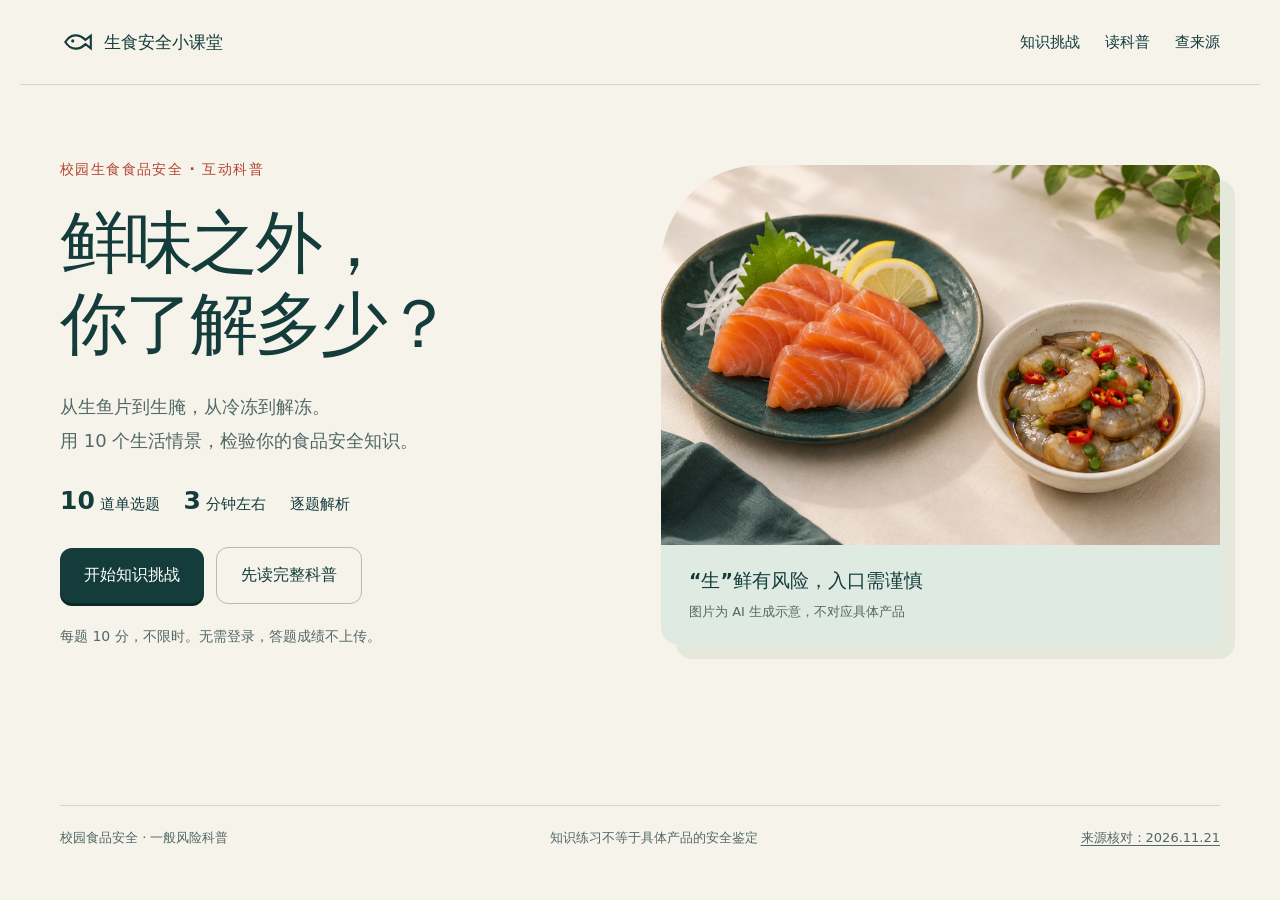
==== index.html @ 2b4e102a "Publish campus seafood safety quiz and article" ====
<!doctype html><html lang="zh-CN"><head><meta charset="utf-8"><meta name="viewport" content="width=device-width,initial-scale=1"><meta name="theme-color" content="#143c3b"><meta name="description" content="校园生食食品安全科普：10道情景选择题，即时解析与官方来源。了解生鱼片、生腌、冷冻、保存与生熟分开。"><title>生食安全知识挑战｜10道题，让下一餐更稳妥</title><link rel="icon" href="assets/favicon.svg" type="image/svg+xml"><link rel="stylesheet" href="style.css"></head><body><header class="nav"><a class="brand" href="./"><svg viewBox="0 0 32 32" aria-hidden="true"><path d="M5 16c5-8 13-8 19-2l5-4v12l-5-4C18 24 10 24 5 16Z" fill="none" stroke="currentColor" stroke-width="2"/><circle cx="12" cy="15" r="1.5" fill="currentColor"/></svg><span>生食安全小课堂</span></a><nav aria-label="主导航"><a href="./">知识挑战</a><a href="article.html">读科普</a><a href="article.html#sources">查来源</a></nav></header><main id="main"><section id="welcome" class="welcome"><div class="hero-copy"><p class="eyebrow">校园生食食品安全 · 互动科普</p><h1>鲜味之外，<br>你了解多少？</h1><p class="lead">从生鱼片到生腌，从冷冻到解冻。<br>用 10 个生活情景，检验你的食品安全知识。</p><div class="specs"><span><b>10</b> 道单选题</span><span><b>3</b> 分钟左右</span><span>逐题解析</span></div><div class="actions"><button id="start" class="primary">开始知识挑战</button><a class="secondary" href="article.html">先读完整科普</a></div><p class="quiet">每题 10 分，不限时。无需登录，答题成绩不上传。</p></div><figure class="hero-photo"><img src="assets/raw-food.png" alt="生鱼片与生腌虾的情景示意图" width="1536" height="1024"><figcaption><b>“生”鲜有风险，入口需谨慎</b><span>图片为 AI 生成示意，不对应具体产品</span></figcaption></figure></section><section id="play" class="play" hidden aria-labelledby="question"><div class="quiz-top"><span id="position"></span><span id="topic" class="pill"></span></div><div id="progress" class="progress" role="progressbar" aria-label="答题进度" aria-valuemin="0" aria-valuemax="10" aria-valuenow="0"><span id="progress-fill"></span></div><div class="question-box"><p class="eyebrow">生活情景 · 单项选择</p><h1 id="question" tabindex="-1"></h1><div id="options" class="options" role="group" aria-labelledby="question"></div><div class="submit-row"><button id="submit" class="primary" disabled>确认答案</button><span id="selection-hint" class="quiet">请选择一个答案</span></div><div id="feedback" class="feedback" hidden role="status" aria-live="polite"></div><button id="next" class="primary next" hidden>下一题</button></div><p class="quiet quiz-note">答错也有收获：看懂解析，再继续下一题。</p></section><section id="result" class="result" hidden aria-labelledby="result-title"><div class="result-intro"><p class="eyebrow">本轮挑战完成</p><div class="score"><strong id="score-number"></strong><span>/ 100 分</span></div><h1 id="result-title" tabindex="-1"></h1><p id="result-description" class="lead"></p><div class="actions"><button class="primary" id="restart">再挑战一次</button><a class="secondary" href="article.html">回顾完整科普</a><button class="text-button" id="copy-link">复制测验链接</button></div><p id="copy-status" class="quiet" role="status"></p><p class="quiet">成绩仅代表本轮知识练习，不是健康诊断或食品安全认证。</p></div><h2>逐题回顾</h2><div id="review"></div></section><noscript><p class="notice">请启用浏览器 JavaScript 后进行答题，或直接<a href="article.html">阅读完整科普</a>。</p></noscript></main><footer class="footer"><span>校园食品安全 · 一般风险科普</span><span>知识练习不等于具体产品的安全鉴定</span><a href="article.html#sources">来源核对：2026.11.21</a></footer><script src="content.js"></script><script src="app.js"></script></body></html>
---- style.css ----
:root{--ink:#143c3b;--paper:#f6f3eb;--accent:#b5442f;--sage:#dfeae2;--muted:#526866;--line:#cbd8ce;font-family:"Microsoft YaHei","PingFang SC",system-ui,sans-serif;color:var(--ink);background:var(--paper);font-synthesis:none}*{box-sizing:border-box}body{margin:0}a{color:inherit;text-underline-offset:.22em}button,input{font:inherit}button,a{-webkit-tap-highlight-color:transparent}button{cursor:pointer}button:disabled{cursor:default}button:focus-visible,a:focus-visible,summary:focus-visible{outline:3px solid #bd613e;outline-offset:5px}[hidden]{display:none!important}h1,h2,p,figure{margin:0}h1{letter-spacing:-.045em}button{border:0}.nav{max-width:1240px;margin:auto;padding:25px 40px;display:flex;align-items:center;justify-content:space-between;border-bottom:1px solid var(--line)}.brand{display:flex;align-items:center;gap:10px;font-weight:750;text-decoration:none;font-size:17px}.brand svg{width:34px;height:34px}.nav nav{display:flex;gap:25px;font-size:15px}.nav nav a{text-decoration:none}.nav nav a:hover{color:var(--accent)}main{max-width:1240px;margin:auto;padding:0 40px;min-height:calc(100vh - 180px)}.welcome{display:grid;grid-template-columns:1fr 1fr;gap:42px;align-items:center;padding:76px 0 80px}.eyebrow{font-size:14px;font-weight:700;letter-spacing:.1em;color:var(--accent);margin-bottom:23px}.hero-copy h1{font-size:clamp(45px,5.3vw,72px);line-height:1.2;margin-bottom:25px}.lead{font-size:18px;line-height:1.9;color:var(--muted)}.specs{display:flex;gap:24px;align-items:baseline;margin:28px 0 32px;font-size:15px}.specs b{font-size:25px;font-weight:600}.actions{display:flex;flex-wrap:wrap;gap:12px;align-items:center}.primary,.secondary{display:inline-flex;justify-content:center;align-items:center;padding:16px 24px;border-radius:12px;text-decoration:none;font-size:16px;font-weight:700;line-height:1.4;min-height:54px}.primary{background:var(--ink);color:#fff;box-shadow:0 3px 0 #0b2827}.primary:hover{background:#245452}.primary:disabled{background:#d8dfd8;color:#63726b;box-shadow:none}.secondary{border:1px solid #aebfb4;background:transparent}.secondary:hover{background:var(--sage)}.quiet{font-size:14px;line-height:1.8;color:var(--muted);margin-top:20px}.hero-photo{overflow:hidden;border-radius:100px 16px 16px 16px;background:var(--sage);box-shadow:15px 15px 0 #e4e9dc}.hero-photo img{width:100%;height:380px;object-fit:cover;display:block}.hero-photo figcaption{padding:23px 28px;display:grid;gap:9px;font-size:19px}.hero-photo figcaption span{font-size:13px;color:var(--muted)}.footer{border-top:1px solid var(--line);max-width:1160px;margin:0 auto;padding:23px 0;display:flex;justify-content:space-between;gap:20px;font-size:13px;color:var(--muted)}.play{max-width:840px;margin:42px auto 70px}.quiz-top{display:flex;justify-content:space-between;align-items:center;font-size:16px;font-weight:700}.pill{background:var(--sage);padding:8px 14px;border-radius:30px;font-size:14px}.progress{margin:17px 0 30px;height:7px;border-radius:10px;background:#e0e6df;overflow:hidden}.progress span{display:block;height:100%;background:var(--accent);transition:width .25s}.question-box{padding:35px 40px;background:white;border:1px solid var(--line);border-radius:20px}.question-box .eyebrow{margin-bottom:13px}.question-box h1{font-size:30px;line-height:1.6;margin-bottom:26px;font-weight:700;letter-spacing:-.025em}.options{display:grid;gap:12px}.option{display:flex;gap:16px;align-items:center;text-align:left;padding:17px 20px;background:#fafbf8;border:1.5px solid #dce3dc;border-radius:12px;color:var(--ink);font-size:17px;line-height:1.6;width:100%;transition:background .15s,border-color .15s}.option-letter{flex:none;width:32px;height:32px;display:grid;place-items:center;background:#e8eee7;border-radius:8px;font-weight:700;font-size:15px}.option:hover:not(:disabled),.option.selected{background:#e7eee5;border-color:#517b68}.option.correct{border-color:#2c7154;background:#e8f4ec}.option.correct .option-letter{background:#2c7154;color:#fff}.option.wrong{border-color:#b5442f;background:#fff0eb}.option.wrong .option-letter{background:#b5442f;color:#fff}.submit-row{display:flex;gap:20px;align-items:center;margin-top:25px}.submit-row .quiet{margin:0}.feedback{margin-top:26px;padding:24px;border-radius:12px;border-left:4px solid #2c7154;background:#edf6ef;line-height:1.9;font-size:16px}.feedback.negative{background:#fdf1e9;border-color:var(--accent)}.feedback h2{font-size:20px;margin-bottom:10px}.feedback p{margin:10px 0}.correct-answer{font-weight:700}.source-links{display:flex;flex-wrap:wrap;gap:5px 10px;font-size:14px;line-height:1.8;color:var(--muted);margin-top:12px}.next{margin-top:22px;min-width:160px}.quiz-note{text-align:center}.result{max-width:840px;margin:50px auto}.result-intro{background:var(--sage);border-radius:22px;padding:45px;margin-bottom:40px}.score{display:flex;align-items:baseline;gap:10px;margin:10px 0 15px}.score strong{font-size:90px;line-height:1;font-weight:750;letter-spacing:-.05em}.score span{font-size:18px;color:var(--muted)}.result h1{font-size:29px;margin-bottom:15px}.result .actions{margin-top:25px}.result>h2{margin-bottom:20px;font-size:25px}.text-button{background:transparent;color:var(--ink);padding:15px;text-decoration:underline;text-underline-offset:5px}.review-item{border-bottom:1px solid var(--line);padding:22px 0;line-height:1.9}.review-item summary{display:flex;gap:15px;align-items:start;font-size:18px;font-weight:700;cursor:pointer}.review-status{font-size:13px;white-space:nowrap;padding:2px 9px;background:var(--sage);border-radius:5px;margin-top:4px}.missed .review-status{color:#a33c29;background:#fae2d5}.review-item p{margin:14px 0}.your-answer{color:var(--muted)}.learn-link{display:inline-block;font-size:14px;margin-top:13px}.article{max-width:800px;margin:55px auto 80px;font-size:18px;line-height:2}.article-header{margin-bottom:44px}.article-header h1{font-size:40px;line-height:1.5;margin-bottom:23px}.article-header .primary{margin-top:23px}.article p{margin:21px 0}.article-toc{background:var(--sage);padding:28px 32px;border-radius:16px;margin:38px 0 55px}.article-toc h2{font-size:22px;margin-bottom:16px}.article-toc a{display:block;text-decoration:none;font-size:16px;padding:4px 0}.article-toc a:hover{text-decoration:underline}.article section{scroll-margin-top:25px;margin-bottom:45px}.article section h2{font-size:28px;line-height:1.6}.article .section-no{color:var(--accent);font-size:14px;letter-spacing:.1em;font-weight:700;margin:0 0 8px}.citation{font-size:.8em;margin-left:2px;color:var(--accent);font-weight:700}.article figure{margin:30px 0}.article figure img{display:block;width:100%;height:auto;border-radius:12px}.article figcaption{font-size:14px;color:var(--muted);line-height:1.8;margin-top:10px}.article-cta{background:var(--ink);color:#fff;border-radius:16px;padding:30px}.article-cta h2{font-size:25px}.article-cta .primary{background:var(--paper);color:var(--ink)}.boundary{font-size:15px;color:var(--muted);border-left:3px solid #a9bbae;padding-left:17px}.sources{list-style:none;padding:0;font-size:15px}.sources li{margin:25px 0;scroll-margin-top:25px;overflow-wrap:anywhere}.sources li span{display:block;font-weight:700}.sources li a{display:block;line-height:1.8}.sources small{font-size:14px;color:var(--muted)}.notice{padding:30px;background:white}h1:focus{outline:none}@media(max-width:800px){.nav{padding:18px 20px}.brand{font-size:15px}.brand svg{width:27px}.nav nav{gap:15px;font-size:14px}.nav nav a:last-child{display:none}main{padding:0 20px}.welcome{grid-template-columns:1fr;padding:40px 0 50px;gap:35px}.hero-copy h1{font-size:52px}.hero-photo{border-radius:60px 12px 12px 12px;box-shadow:8px 8px 0 #e4e9dc}.hero-photo img{height:auto}.footer{margin:0 20px;flex-direction:column;gap:8px}.play{margin-top:25px}.question-box{padding:25px 20px;border-radius:15px}.question-box h1{font-size:25px}.option{font-size:16px;padding:14px 12px;gap:12px}.submit-row{flex-wrap:wrap;gap:10px}.feedback{padding:18px}.result-intro{padding:28px 23px}.result h1{font-size:25px}.result{margin-top:30px}.score strong{font-size:76px}.article{margin-top:35px;font-size:17px}.article-header h1{font-size:30px}.article section h2{font-size:24px}.article-toc{padding:22px}.article-toc a{font-size:15px}.review-item summary{font-size:16px}.specs{gap:20px}}@media(prefers-reduced-motion:reduce){*{scroll-behavior:auto!important;transition:none!important}}@media print{.nav,.footer,.article-cta,.article-header .primary,.article-toc{display:none}.article{max-width:none;margin:0}.article section{break-inside:avoid}a{color:inherit}}
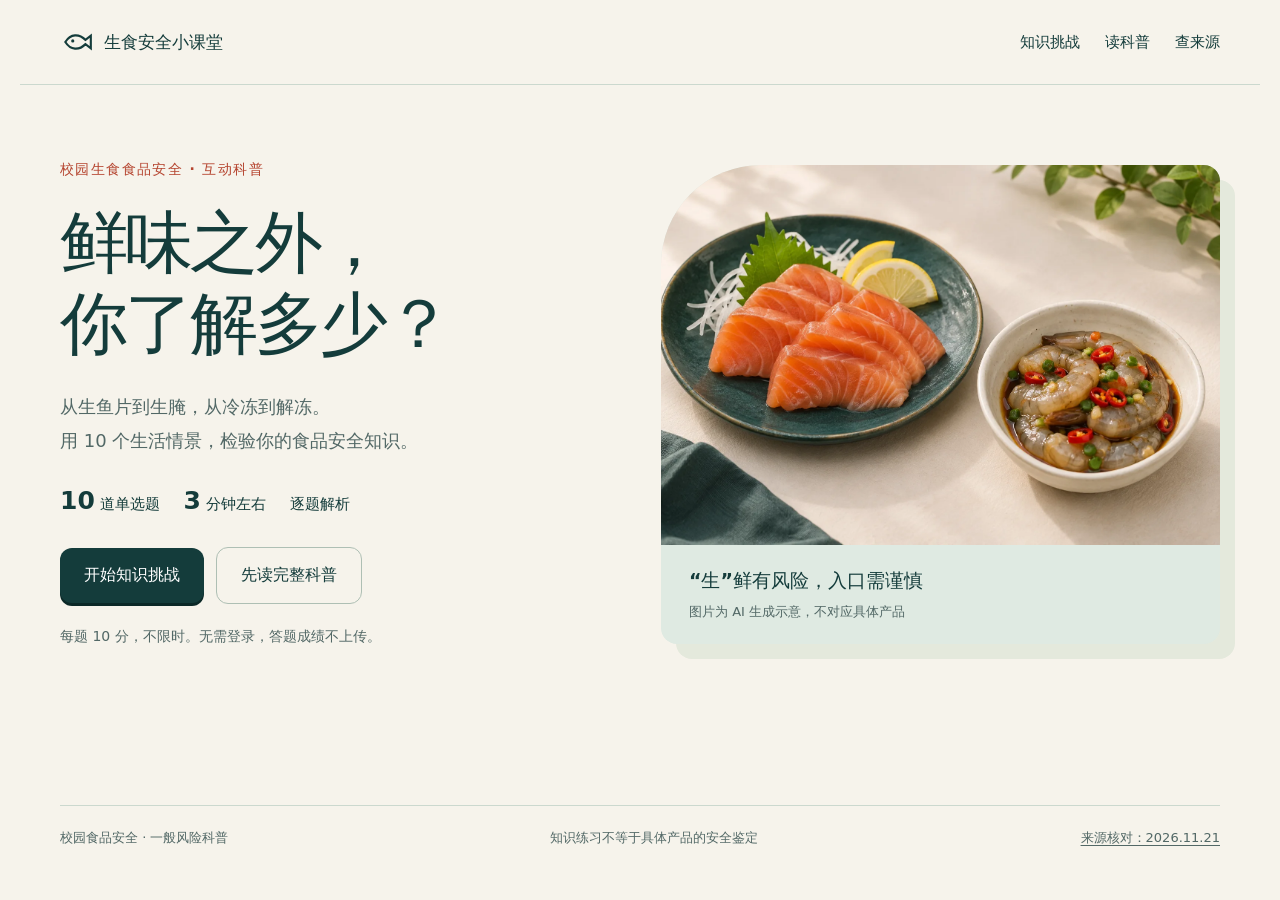
==== commit 187d4229: "Optimize image delivery for mobile readers" ====
--- a/index.html
+++ b/index.html
@@ -1 +1 @@
-<!doctype html><html lang="zh-CN"><head><meta charset="utf-8"><meta name="viewport" content="width=device-width,initial-scale=1"><meta name="theme-color" content="#143c3b"><meta name="description" content="校园生食食品安全科普：10道情景选择题，即时解析与官方来源。了解生鱼片、生腌、冷冻、保存与生熟分开。"><title>生食安全知识挑战｜10道题，让下一餐更稳妥</title><link rel="icon" href="assets/favicon.svg" type="image/svg+xml"><link rel="stylesheet" href="style.css"></head><body><header class="nav"><a class="brand" href="./"><svg viewBox="0 0 32 32" aria-hidden="true"><path d="M5 16c5-8 13-8 19-2l5-4v12l-5-4C18 24 10 24 5 16Z" fill="none" stroke="currentColor" stroke-width="2"/><circle cx="12" cy="15" r="1.5" fill="currentColor"/></svg><span>生食安全小课堂</span></a><nav aria-label="主导航"><a href="./">知识挑战</a><a href="article.html">读科普</a><a href="article.html#sources">查来源</a></nav></header><main id="main"><section id="welcome" class="welcome"><div class="hero-copy"><p class="eyebrow">校园生食食品安全 · 互动科普</p><h1>鲜味之外，<br>你了解多少？</h1><p class="lead">从生鱼片到生腌，从冷冻到解冻。<br>用 10 个生活情景，检验你的食品安全知识。</p><div class="specs"><span><b>10</b> 道单选题</span><span><b>3</b> 分钟左右</span><span>逐题解析</span></div><div class="actions"><button id="start" class="primary">开始知识挑战</button><a class="secondary" href="article.html">先读完整科普</a></div><p class="quiet">每题 10 分，不限时。无需登录，答题成绩不上传。</p></div><figure class="hero-photo"><img src="assets/raw-food.png" alt="生鱼片与生腌虾的情景示意图" width="1536" height="1024"><figcaption><b>“生”鲜有风险，入口需谨慎</b><span>图片为 AI 生成示意，不对应具体产品</span></figcaption></figure></section><section id="play" class="play" hidden aria-labelledby="question"><div class="quiz-top"><span id="position"></span><span id="topic" class="pill"></span></div><div id="progress" class="progress" role="progressbar" aria-label="答题进度" aria-valuemin="0" aria-valuemax="10" aria-valuenow="0"><span id="progress-fill"></span></div><div class="question-box"><p class="eyebrow">生活情景 · 单项选择</p><h1 id="question" tabindex="-1"></h1><div id="options" class="options" role="group" aria-labelledby="question"></div><div class="submit-row"><button id="submit" class="primary" disabled>确认答案</button><span id="selection-hint" class="quiet">请选择一个答案</span></div><div id="feedback" class="feedback" hidden role="status" aria-live="polite"></div><button id="next" class="primary next" hidden>下一题</button></div><p class="quiet quiz-note">答错也有收获：看懂解析，再继续下一题。</p></section><section id="result" class="result" hidden aria-labelledby="result-title"><div class="result-intro"><p class="eyebrow">本轮挑战完成</p><div class="score"><strong id="score-number"></strong><span>/ 100 分</span></div><h1 id="result-title" tabindex="-1"></h1><p id="result-description" class="lead"></p><div class="actions"><button class="primary" id="restart">再挑战一次</button><a class="secondary" href="article.html">回顾完整科普</a><button class="text-button" id="copy-link">复制测验链接</button></div><p id="copy-status" class="quiet" role="status"></p><p class="quiet">成绩仅代表本轮知识练习，不是健康诊断或食品安全认证。</p></div><h2>逐题回顾</h2><div id="review"></div></section><noscript><p class="notice">请启用浏览器 JavaScript 后进行答题，或直接<a href="article.html">阅读完整科普</a>。</p></noscript></main><footer class="footer"><span>校园食品安全 · 一般风险科普</span><span>知识练习不等于具体产品的安全鉴定</span><a href="article.html#sources">来源核对：2026.11.21</a></footer><script src="content.js"></script><script src="app.js"></script></body></html>+<!doctype html><html lang="zh-CN"><head><meta charset="utf-8"><meta name="viewport" content="width=device-width,initial-scale=1"><meta name="theme-color" content="#143c3b"><meta name="description" content="校园生食食品安全科普：10道情景选择题，即时解析与官方来源。了解生鱼片、生腌、冷冻、保存与生熟分开。"><title>生食安全知识挑战｜10道题，让下一餐更稳妥</title><link rel="icon" href="assets/favicon.svg" type="image/svg+xml"><link rel="stylesheet" href="style.css"></head><body><header class="nav"><a class="brand" href="./"><svg viewBox="0 0 32 32" aria-hidden="true"><path d="M5 16c5-8 13-8 19-2l5-4v12l-5-4C18 24 10 24 5 16Z" fill="none" stroke="currentColor" stroke-width="2"/><circle cx="12" cy="15" r="1.5" fill="currentColor"/></svg><span>生食安全小课堂</span></a><nav aria-label="主导航"><a href="./">知识挑战</a><a href="article.html">读科普</a><a href="article.html#sources">查来源</a></nav></header><main id="main"><section id="welcome" class="welcome"><div class="hero-copy"><p class="eyebrow">校园生食食品安全 · 互动科普</p><h1>鲜味之外，<br>你了解多少？</h1><p class="lead">从生鱼片到生腌，从冷冻到解冻。<br>用 10 个生活情景，检验你的食品安全知识。</p><div class="specs"><span><b>10</b> 道单选题</span><span><b>3</b> 分钟左右</span><span>逐题解析</span></div><div class="actions"><button id="start" class="primary">开始知识挑战</button><a class="secondary" href="article.html">先读完整科普</a></div><p class="quiet">每题 10 分，不限时。无需登录，答题成绩不上传。</p></div><figure class="hero-photo"><img src="assets/raw-food.webp" alt="生鱼片与生腌虾的情景示意图" width="1536" height="1024"><figcaption><b>“生”鲜有风险，入口需谨慎</b><span>图片为 AI 生成示意，不对应具体产品</span></figcaption></figure></section><section id="play" class="play" hidden aria-labelledby="question"><div class="quiz-top"><span id="position"></span><span id="topic" class="pill"></span></div><div id="progress" class="progress" role="progressbar" aria-label="答题进度" aria-valuemin="0" aria-valuemax="10" aria-valuenow="0"><span id="progress-fill"></span></div><div class="question-box"><p class="eyebrow">生活情景 · 单项选择</p><h1 id="question" tabindex="-1"></h1><div id="options" class="options" role="group" aria-labelledby="question"></div><div class="submit-row"><button id="submit" class="primary" disabled>确认答案</button><span id="selection-hint" class="quiet">请选择一个答案</span></div><div id="feedback" class="feedback" hidden role="status" aria-live="polite"></div><button id="next" class="primary next" hidden>下一题</button></div><p class="quiet quiz-note">答错也有收获：看懂解析，再继续下一题。</p></section><section id="result" class="result" hidden aria-labelledby="result-title"><div class="result-intro"><p class="eyebrow">本轮挑战完成</p><div class="score"><strong id="score-number"></strong><span>/ 100 分</span></div><h1 id="result-title" tabindex="-1"></h1><p id="result-description" class="lead"></p><div class="actions"><button class="primary" id="restart">再挑战一次</button><a class="secondary" href="article.html">回顾完整科普</a><button class="text-button" id="copy-link">复制测验链接</button></div><p id="copy-status" class="quiet" role="status"></p><p class="quiet">成绩仅代表本轮知识练习，不是健康诊断或食品安全认证。</p></div><h2>逐题回顾</h2><div id="review"></div></section><noscript><p class="notice">请启用浏览器 JavaScript 后进行答题，或直接<a href="article.html">阅读完整科普</a>。</p></noscript></main><footer class="footer"><span>校园食品安全 · 一般风险科普</span><span>知识练习不等于具体产品的安全鉴定</span><a href="article.html#sources">来源核对：2026.11.21</a></footer><script src="content.js"></script><script src="app.js"></script></body></html>
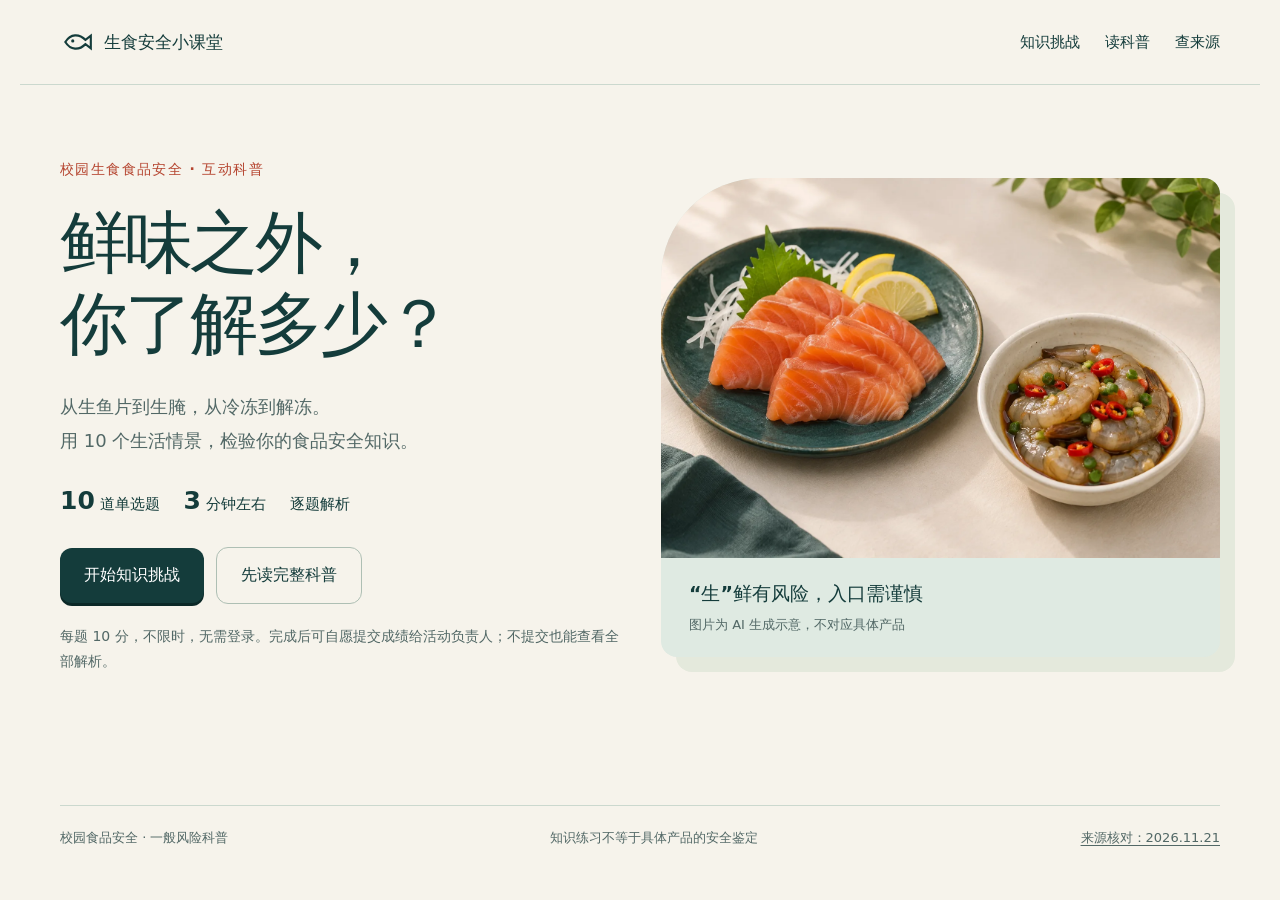
==== commit ad73ac24: "Add voluntary cloud score collection and protected results management" ====
--- a/index.html
+++ b/index.html
@@ -1 +1 @@
-<!doctype html><html lang="zh-CN"><head><meta charset="utf-8"><meta name="viewport" content="width=device-width,initial-scale=1"><meta name="theme-color" content="#143c3b"><meta name="description" content="校园生食食品安全科普：10道情景选择题，即时解析与官方来源。了解生鱼片、生腌、冷冻、保存与生熟分开。"><title>生食安全知识挑战｜10道题，让下一餐更稳妥</title><link rel="icon" href="assets/favicon.svg" type="image/svg+xml"><link rel="stylesheet" href="style.css"></head><body><header class="nav"><a class="brand" href="./"><svg viewBox="0 0 32 32" aria-hidden="true"><path d="M5 16c5-8 13-8 19-2l5-4v12l-5-4C18 24 10 24 5 16Z" fill="none" stroke="currentColor" stroke-width="2"/><circle cx="12" cy="15" r="1.5" fill="currentColor"/></svg><span>生食安全小课堂</span></a><nav aria-label="主导航"><a href="./">知识挑战</a><a href="article.html">读科普</a><a href="article.html#sources">查来源</a></nav></header><main id="main"><section id="welcome" class="welcome"><div class="hero-copy"><p class="eyebrow">校园生食食品安全 · 互动科普</p><h1>鲜味之外，<br>你了解多少？</h1><p class="lead">从生鱼片到生腌，从冷冻到解冻。<br>用 10 个生活情景，检验你的食品安全知识。</p><div class="specs"><span><b>10</b> 道单选题</span><span><b>3</b> 分钟左右</span><span>逐题解析</span></div><div class="actions"><button id="start" class="primary">开始知识挑战</button><a class="secondary" href="article.html">先读完整科普</a></div><p class="quiet">每题 10 分，不限时。无需登录，答题成绩不上传。</p></div><figure class="hero-photo"><img src="assets/raw-food.webp" alt="生鱼片与生腌虾的情景示意图" width="1536" height="1024"><figcaption><b>“生”鲜有风险，入口需谨慎</b><span>图片为 AI 生成示意，不对应具体产品</span></figcaption></figure></section><section id="play" class="play" hidden aria-labelledby="question"><div class="quiz-top"><span id="position"></span><span id="topic" class="pill"></span></div><div id="progress" class="progress" role="progressbar" aria-label="答题进度" aria-valuemin="0" aria-valuemax="10" aria-valuenow="0"><span id="progress-fill"></span></div><div class="question-box"><p class="eyebrow">生活情景 · 单项选择</p><h1 id="question" tabindex="-1"></h1><div id="options" class="options" role="group" aria-labelledby="question"></div><div class="submit-row"><button id="submit" class="primary" disabled>确认答案</button><span id="selection-hint" class="quiet">请选择一个答案</span></div><div id="feedback" class="feedback" hidden role="status" aria-live="polite"></div><button id="next" class="primary next" hidden>下一题</button></div><p class="quiet quiz-note">答错也有收获：看懂解析，再继续下一题。</p></section><section id="result" class="result" hidden aria-labelledby="result-title"><div class="result-intro"><p class="eyebrow">本轮挑战完成</p><div class="score"><strong id="score-number"></strong><span>/ 100 分</span></div><h1 id="result-title" tabindex="-1"></h1><p id="result-description" class="lead"></p><div class="actions"><button class="primary" id="restart">再挑战一次</button><a class="secondary" href="article.html">回顾完整科普</a><button class="text-button" id="copy-link">复制测验链接</button></div><p id="copy-status" class="quiet" role="status"></p><p class="quiet">成绩仅代表本轮知识练习，不是健康诊断或食品安全认证。</p></div><h2>逐题回顾</h2><div id="review"></div></section><noscript><p class="notice">请启用浏览器 JavaScript 后进行答题，或直接<a href="article.html">阅读完整科普</a>。</p></noscript></main><footer class="footer"><span>校园食品安全 · 一般风险科普</span><span>知识练习不等于具体产品的安全鉴定</span><a href="article.html#sources">来源核对：2026.11.21</a></footer><script src="content.js"></script><script src="app.js"></script></body></html>+<!doctype html><html lang="zh-CN"><head><meta charset="utf-8"><meta name="viewport" content="width=device-width,initial-scale=1"><meta name="theme-color" content="#143c3b"><meta name="description" content="校园生食食品安全科普：10道情景选择题，即时解析与官方来源。了解生鱼片、生腌、冷冻、保存与生熟分开。"><title>生食安全知识挑战｜10道题，让下一餐更稳妥</title><link rel="icon" href="assets/favicon.svg" type="image/svg+xml"><link rel="stylesheet" href="style.css"><link rel="stylesheet" href="collection.css"></head><body><header class="nav"><a class="brand" href="./"><svg viewBox="0 0 32 32" aria-hidden="true"><path d="M5 16c5-8 13-8 19-2l5-4v12l-5-4C18 24 10 24 5 16Z" fill="none" stroke="currentColor" stroke-width="2"/><circle cx="12" cy="15" r="1.5" fill="currentColor"/></svg><span>生食安全小课堂</span></a><nav aria-label="主导航"><a href="./">知识挑战</a><a href="article.html">读科普</a><a href="article.html#sources">查来源</a></nav></header><main id="main"><section id="welcome" class="welcome"><div class="hero-copy"><p class="eyebrow">校园生食食品安全 · 互动科普</p><h1>鲜味之外，<br>你了解多少？</h1><p class="lead">从生鱼片到生腌，从冷冻到解冻。<br>用 10 个生活情景，检验你的食品安全知识。</p><div class="specs"><span><b>10</b> 道单选题</span><span><b>3</b> 分钟左右</span><span>逐题解析</span></div><div class="actions"><button id="start" class="primary">开始知识挑战</button><a class="secondary" href="article.html">先读完整科普</a></div><p class="quiet">每题 10 分，不限时，无需登录。完成后可自愿提交成绩给活动负责人；不提交也能查看全部解析。</p></div><figure class="hero-photo"><img src="assets/raw-food.webp" alt="生鱼片与生腌虾的情景示意图" width="1536" height="1024"><figcaption><b>“生”鲜有风险，入口需谨慎</b><span>图片为 AI 生成示意，不对应具体产品</span></figcaption></figure></section><section id="play" class="play" hidden aria-labelledby="question"><div class="quiz-top"><span id="position"></span><span id="topic" class="pill"></span></div><div id="progress" class="progress" role="progressbar" aria-label="答题进度" aria-valuemin="0" aria-valuemax="10" aria-valuenow="0"><span id="progress-fill"></span></div><div class="question-box"><p class="eyebrow">生活情景 · 单项选择</p><h1 id="question" tabindex="-1"></h1><div id="options" class="options" role="group" aria-labelledby="question"></div><div class="submit-row"><button id="submit" class="primary" disabled>确认答案</button><span id="selection-hint" class="quiet">请选择一个答案</span></div><div id="feedback" class="feedback" hidden role="status" aria-live="polite"></div><button id="next" class="primary next" hidden>下一题</button></div><p class="quiet quiz-note">答错也有收获：看懂解析，再继续下一题。</p></section><section id="result" class="result" hidden aria-labelledby="result-title"><div class="result-intro"><p class="eyebrow">本轮挑战完成</p><div class="score"><strong id="score-number"></strong><span>/ 100 分</span></div><h1 id="result-title" tabindex="-1"></h1><p id="result-description" class="lead"></p><div class="actions"><button class="primary" id="restart">再挑战一次</button><a class="secondary" href="article.html">回顾完整科普</a><button class="text-button" id="copy-link">复制测验链接</button></div><p id="copy-status" class="quiet" role="status"></p><p class="quiet">成绩仅代表本轮知识练习，不是健康诊断或食品安全认证。</p></div><section class="collection" aria-labelledby="collection-title"><p class="eyebrow">让科普留下真实反馈</p><h2 id="collection-title">自愿提交本轮成绩</h2><p>成绩仅供活动负责人了解知识掌握情况、改进科普内容，不会公开个人作答明细。</p><form id="score-form"><label class="field" for="nickname">昵称或自编代号（可不填）<input id="nickname" name="nickname" maxlength="32" autocomplete="off" placeholder="例如：小鱼 07，请勿填写学号或手机号"></label><details class="privacy"><summary>提交会收集什么？</summary><p>将保存随机生成的匿名编号、昵称（如填写）、10 题答案、总分、题目版本、云端提交时间和本轮回执。匿名编号保存在当前浏览器，用于辅助识别重复练习；清除浏览器数据或换设备会改变编号。页面不主动采集姓名、学号、手机号或定位。</p><p>记录保存在在线成绩服务中，仅持管理口令的活动负责人可查看和导出，保留至负责人删除。可提供本轮回执向负责人申请删除。网络托管服务可能按其规则处理必要的连接日志。</p><p>这是可重复、可查解析的知识练习。提交次数和匿名编号数均不能直接当作实际参与人数，也不代表严格的前后测效果。</p></details><label class="consent"><input id="consent" type="checkbox"><span>我已了解收集内容，同意将本轮成绩提交给活动负责人用于此次科普活动。</span></label><button id="save-score" class="primary" type="submit">提交本轮成绩</button><p id="save-status" class="save-status" role="status" aria-live="polite">尚未提交。</p></form></section><h2>逐题回顾</h2><div id="review"></div></section><noscript><p class="notice">请启用浏览器 JavaScript 后进行答题，或直接<a href="article.html">阅读完整科普</a>。</p></noscript></main><footer class="footer"><span>校园食品安全 · 一般风险科普</span><span>知识练习不等于具体产品的安全鉴定</span><a href="article.html#sources">来源核对：2026.11.21</a></footer><script src="content.js"></script><script src="score-config.js"></script><script src="app.js"></script></body></html>
--- a/collection.css
+++ b/collection.css
@@ -0,0 +1 @@
+.collection{padding:30px;margin:30px 0 40px;border:1px solid var(--line);border-radius:18px;background:#fff;line-height:1.9}.collection h2{font-size:25px;margin-bottom:15px}.collection .eyebrow{margin-bottom:10px}.field{display:grid;gap:8px;margin:20px 0;font-size:16px;font-weight:650}.field input{width:100%;min-width:0;padding:13px 15px;border:1px solid #91a99b;border-radius:9px;background:#fcfdfb;color:var(--ink);font-weight:400}.field input:focus-visible,input[type=checkbox]:focus-visible{outline:3px solid #bd613e;outline-offset:3px}.privacy{background:var(--paper);padding:15px 20px;border-radius:9px;margin:22px 0;font-size:15px}.privacy summary{cursor:pointer;font-size:16px;font-weight:700}.privacy p{margin-top:15px}.consent{display:flex;align-items:flex-start;gap:12px;line-height:1.8;margin:20px 0;font-size:16px}.consent input{flex:none;width:20px;height:20px;margin-top:5px;accent-color:var(--ink)}.save-status{font-size:15px;line-height:1.9;overflow-wrap:anywhere;margin:20px 0;color:var(--ink)}.admin-main{padding-top:55px;padding-bottom:60px}.admin-main h1{font-size:clamp(28px,4vw,42px);line-height:1.4;margin-bottom:20px}.admin-main h2{margin:30px 0 18px}.admin-main .collection{max-width:650px}.stat-grid{display:grid;grid-template-columns:repeat(3,1fr);gap:20px;margin-top:30px}.stat-grid>div{display:grid;gap:9px;padding:23px;background:var(--sage);border-radius:14px}.stat-grid strong{font-size:40px}.stat-grid span{font-size:15px}.admin-controls{display:flex;align-items:center;gap:15px;flex-wrap:wrap;margin:30px 0}.admin-controls .consent{margin-right:auto}.question-stats{display:grid;grid-template-columns:1fr 1fr;gap:10px 25px;line-height:1.8}.question-stats p{border-bottom:1px solid var(--line);padding:12px 0;font-size:16px}.table-wrap{overflow-x:auto;margin-top:20px}table{width:100%;border-collapse:collapse;text-align:left;font-size:16px}th,td{padding:17px 14px;border-bottom:1px solid var(--line);vertical-align:top}th{background:var(--sage);white-space:nowrap}td:first-child{min-width:185px}td small{display:block;font-size:13px;overflow-wrap:anywhere;margin-top:7px;max-width:230px}td:nth-child(2){white-space:nowrap}td details{min-width:130px;max-width:450px}td details p{white-space:pre-line;overflow-wrap:anywhere;line-height:1.8;margin-top:18px}td summary{cursor:pointer}td .text-button{padding-left:0}.admin-main .lead{margin-top:15px}@media(max-width:600px){.collection{padding:23px 19px}.stat-grid{gap:9px}.stat-grid>div{padding:15px 10px}.stat-grid strong{font-size:30px}.stat-grid span{font-size:14px}.question-stats{grid-template-columns:1fr}.admin-main{padding-top:35px}.admin-controls{align-items:stretch}.admin-controls .consent{width:100%}.field input{font-size:16px}.privacy{padding:13px}.admin-main h1{font-size:30px}}
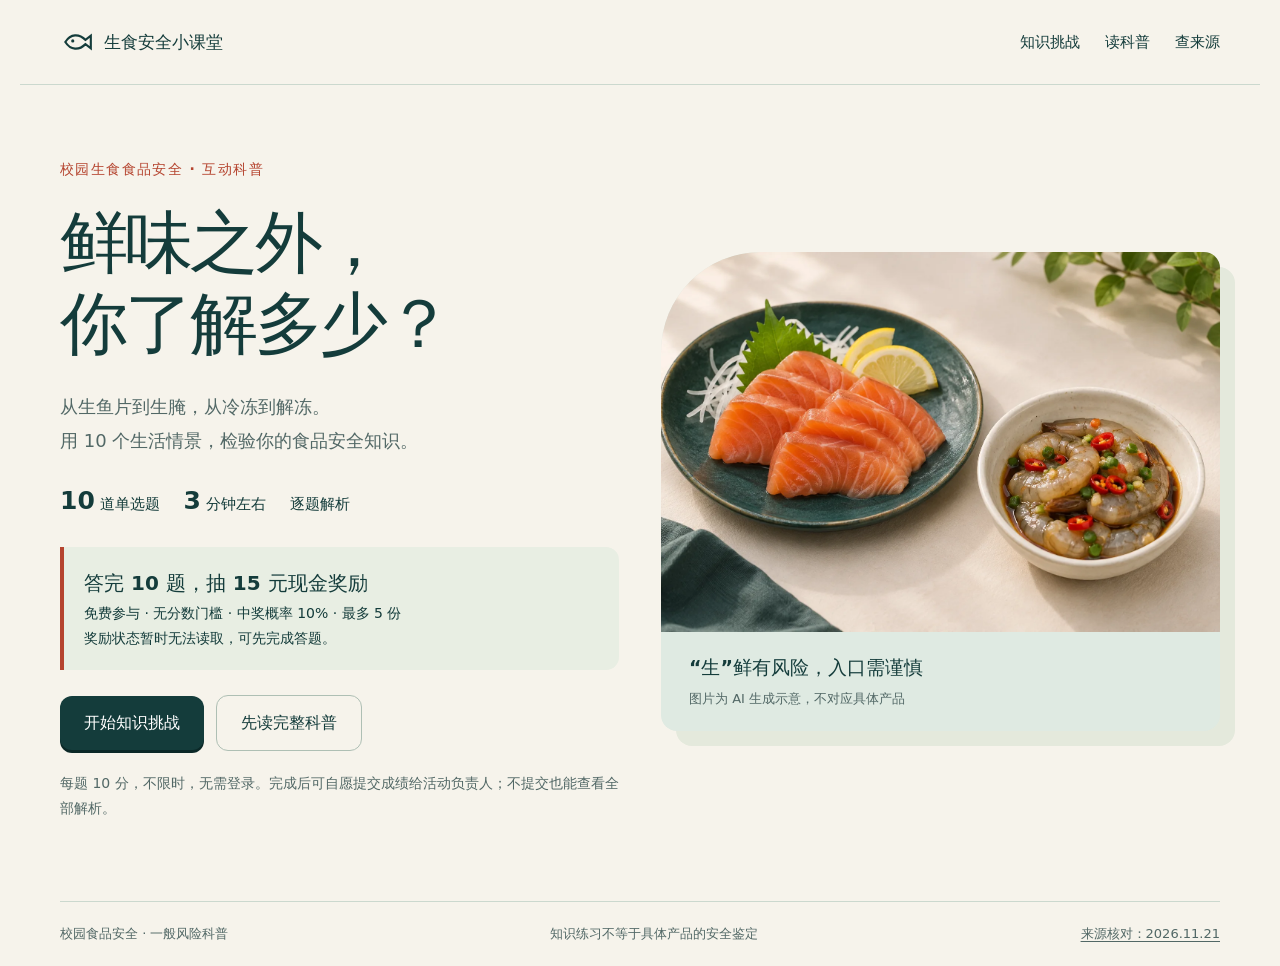
==== commit 3e651041: "Add free quiz raffle with five capped cash rewards and owner payout records" ====
--- a/index.html
+++ b/index.html
@@ -1 +1 @@
-<!doctype html><html lang="zh-CN"><head><meta charset="utf-8"><meta name="viewport" content="width=device-width,initial-scale=1"><meta name="theme-color" content="#143c3b"><meta name="description" content="校园生食食品安全科普：10道情景选择题，即时解析与官方来源。了解生鱼片、生腌、冷冻、保存与生熟分开。"><title>生食安全知识挑战｜10道题，让下一餐更稳妥</title><link rel="icon" href="assets/favicon.svg" type="image/svg+xml"><link rel="stylesheet" href="style.css"><link rel="stylesheet" href="collection.css"></head><body><header class="nav"><a class="brand" href="./"><svg viewBox="0 0 32 32" aria-hidden="true"><path d="M5 16c5-8 13-8 19-2l5-4v12l-5-4C18 24 10 24 5 16Z" fill="none" stroke="currentColor" stroke-width="2"/><circle cx="12" cy="15" r="1.5" fill="currentColor"/></svg><span>生食安全小课堂</span></a><nav aria-label="主导航"><a href="./">知识挑战</a><a href="article.html">读科普</a><a href="article.html#sources">查来源</a></nav></header><main id="main"><section id="welcome" class="welcome"><div class="hero-copy"><p class="eyebrow">校园生食食品安全 · 互动科普</p><h1>鲜味之外，<br>你了解多少？</h1><p class="lead">从生鱼片到生腌，从冷冻到解冻。<br>用 10 个生活情景，检验你的食品安全知识。</p><div class="specs"><span><b>10</b> 道单选题</span><span><b>3</b> 分钟左右</span><span>逐题解析</span></div><div class="actions"><button id="start" class="primary">开始知识挑战</button><a class="secondary" href="article.html">先读完整科普</a></div><p class="quiet">每题 10 分，不限时，无需登录。完成后可自愿提交成绩给活动负责人；不提交也能查看全部解析。</p></div><figure class="hero-photo"><img src="assets/raw-food.webp" alt="生鱼片与生腌虾的情景示意图" width="1536" height="1024"><figcaption><b>“生”鲜有风险，入口需谨慎</b><span>图片为 AI 生成示意，不对应具体产品</span></figcaption></figure></section><section id="play" class="play" hidden aria-labelledby="question"><div class="quiz-top"><span id="position"></span><span id="topic" class="pill"></span></div><div id="progress" class="progress" role="progressbar" aria-label="答题进度" aria-valuemin="0" aria-valuemax="10" aria-valuenow="0"><span id="progress-fill"></span></div><div class="question-box"><p class="eyebrow">生活情景 · 单项选择</p><h1 id="question" tabindex="-1"></h1><div id="options" class="options" role="group" aria-labelledby="question"></div><div class="submit-row"><button id="submit" class="primary" disabled>确认答案</button><span id="selection-hint" class="quiet">请选择一个答案</span></div><div id="feedback" class="feedback" hidden role="status" aria-live="polite"></div><button id="next" class="primary next" hidden>下一题</button></div><p class="quiet quiz-note">答错也有收获：看懂解析，再继续下一题。</p></section><section id="result" class="result" hidden aria-labelledby="result-title"><div class="result-intro"><p class="eyebrow">本轮挑战完成</p><div class="score"><strong id="score-number"></strong><span>/ 100 分</span></div><h1 id="result-title" tabindex="-1"></h1><p id="result-description" class="lead"></p><div class="actions"><button class="primary" id="restart">再挑战一次</button><a class="secondary" href="article.html">回顾完整科普</a><button class="text-button" id="copy-link">复制测验链接</button></div><p id="copy-status" class="quiet" role="status"></p><p class="quiet">成绩仅代表本轮知识练习，不是健康诊断或食品安全认证。</p></div><section class="collection" aria-labelledby="collection-title"><p class="eyebrow">让科普留下真实反馈</p><h2 id="collection-title">自愿提交本轮成绩</h2><p>成绩仅供活动负责人了解知识掌握情况、改进科普内容，不会公开个人作答明细。</p><form id="score-form"><label class="field" for="nickname">昵称或自编代号（可不填）<input id="nickname" name="nickname" maxlength="32" autocomplete="off" placeholder="例如：小鱼 07，请勿填写学号或手机号"></label><details class="privacy"><summary>提交会收集什么？</summary><p>将保存随机生成的匿名编号、昵称（如填写）、10 题答案、总分、题目版本、云端提交时间和本轮回执。匿名编号保存在当前浏览器，用于辅助识别重复练习；清除浏览器数据或换设备会改变编号。页面不主动采集姓名、学号、手机号或定位。</p><p>记录保存在在线成绩服务中，仅持管理口令的活动负责人可查看和导出，保留至负责人删除。可提供本轮回执向负责人申请删除。网络托管服务可能按其规则处理必要的连接日志。</p><p>这是可重复、可查解析的知识练习。提交次数和匿名编号数均不能直接当作实际参与人数，也不代表严格的前后测效果。</p></details><label class="consent"><input id="consent" type="checkbox"><span>我已了解收集内容，同意将本轮成绩提交给活动负责人用于此次科普活动。</span></label><button id="save-score" class="primary" type="submit">提交本轮成绩</button><p id="save-status" class="save-status" role="status" aria-live="polite">尚未提交。</p></form></section><h2>逐题回顾</h2><div id="review"></div></section><noscript><p class="notice">请启用浏览器 JavaScript 后进行答题，或直接<a href="article.html">阅读完整科普</a>。</p></noscript></main><footer class="footer"><span>校园食品安全 · 一般风险科普</span><span>知识练习不等于具体产品的安全鉴定</span><a href="article.html#sources">来源核对：2026.11.21</a></footer><script src="content.js"></script><script src="score-config.js"></script><script src="app.js"></script></body></html>+<!doctype html><html lang="zh-CN"><head><meta charset="utf-8"><meta name="viewport" content="width=device-width,initial-scale=1"><meta name="theme-color" content="#143c3b"><meta name="description" content="校园生食食品安全科普：10道情景选择题，即时解析与官方来源。了解生鱼片、生腌、冷冻、保存与生熟分开。"><title>生食安全知识挑战｜10道题，让下一餐更稳妥</title><link rel="icon" href="assets/favicon.svg" type="image/svg+xml"><link rel="stylesheet" href="style.css"><link rel="stylesheet" href="collection.css"><link rel="stylesheet" href="raffle.css"></head><body><header class="nav"><a class="brand" href="./"><svg viewBox="0 0 32 32" aria-hidden="true"><path d="M5 16c5-8 13-8 19-2l5-4v12l-5-4C18 24 10 24 5 16Z" fill="none" stroke="currentColor" stroke-width="2"/><circle cx="12" cy="15" r="1.5" fill="currentColor"/></svg><span>生食安全小课堂</span></a><nav aria-label="主导航"><a href="./">知识挑战</a><a href="article.html">读科普</a><a href="article.html#sources">查来源</a></nav></header><main id="main"><section id="welcome" class="welcome"><div class="hero-copy"><p class="eyebrow">校园生食食品安全 · 互动科普</p><h1>鲜味之外，<br>你了解多少？</h1><p class="lead">从生鱼片到生腌，从冷冻到解冻。<br>用 10 个生活情景，检验你的食品安全知识。</p><div class="specs"><span><b>10</b> 道单选题</span><span><b>3</b> 分钟左右</span><span>逐题解析</span></div><div class="raffle-teaser"><strong>答完 10 题，抽 15 元现金奖励</strong><p>免费参与 · 无分数门槛 · 中奖概率 10% · 最多 5 份</p><p id="raffle-availability" role="status">正在读取奖励状态……</p><button id="recover-raffle" type="button" class="text-button" hidden>查看我的抽奖结果</button></div><div class="actions"><button id="start" class="primary">开始知识挑战</button><a class="secondary" href="article.html">先读完整科普</a></div><p class="quiet">每题 10 分，不限时，无需登录。完成后可自愿提交成绩给活动负责人；不提交也能查看全部解析。</p></div><figure class="hero-photo"><img src="assets/raw-food.webp" alt="生鱼片与生腌虾的情景示意图" width="1536" height="1024"><figcaption><b>“生”鲜有风险，入口需谨慎</b><span>图片为 AI 生成示意，不对应具体产品</span></figcaption></figure></section><section id="play" class="play" hidden aria-labelledby="question"><div class="quiz-top"><span id="position"></span><span id="topic" class="pill"></span></div><div id="progress" class="progress" role="progressbar" aria-label="答题进度" aria-valuemin="0" aria-valuemax="10" aria-valuenow="0"><span id="progress-fill"></span></div><div class="question-box"><p class="eyebrow">生活情景 · 单项选择</p><h1 id="question" tabindex="-1"></h1><div id="options" class="options" role="group" aria-labelledby="question"></div><div class="submit-row"><button id="submit" class="primary" disabled>确认答案</button><span id="selection-hint" class="quiet">请选择一个答案</span></div><div id="feedback" class="feedback" hidden role="status" aria-live="polite"></div><button id="next" class="primary next" hidden>下一题</button></div><p class="quiet quiz-note">答错也有收获：看懂解析，再继续下一题。</p></section><section id="result" class="result" hidden aria-labelledby="result-title"><div class="result-intro"><p class="eyebrow">本轮挑战完成</p><div class="score"><strong id="score-number"></strong><span>/ 100 分</span></div><h1 id="result-title" tabindex="-1"></h1><p id="result-description" class="lead"></p><div class="actions"><button class="primary" id="restart">再挑战一次</button><a class="secondary" href="article.html">回顾完整科普</a><button class="text-button" id="copy-link">复制测验链接</button></div><p id="copy-status" class="quiet" role="status"></p><p class="quiet">成绩仅代表本轮知识练习，不是健康诊断或食品安全认证。</p></div><section class="collection" aria-labelledby="collection-title"><p class="eyebrow">让科普留下真实反馈</p><h2 id="collection-title">自愿提交本轮成绩</h2><p>成绩仅供活动负责人了解知识掌握情况、改进科普内容，不会公开个人作答明细。</p><form id="score-form"><label class="field" for="nickname">昵称或自编代号（可不填）<input id="nickname" name="nickname" maxlength="32" autocomplete="off" placeholder="例如：小鱼 07，请勿填写学号或手机号"></label><details class="privacy"><summary>提交会收集什么？</summary><p>将保存随机生成的匿名编号、昵称（如填写）、10 题答案、总分、题目版本、云端提交时间和本轮回执。匿名编号保存在当前浏览器，用于辅助识别重复练习；清除浏览器数据或换设备会改变编号。页面不主动采集姓名、学号、手机号或定位。</p><p>记录保存在在线成绩服务中，仅持管理口令的活动负责人可查看和导出，保留至负责人删除。可提供本轮回执向负责人申请删除。网络托管服务可能按其规则处理必要的连接日志。</p><p>这是可重复、可查解析的知识练习。提交次数和匿名编号数均不能直接当作实际参与人数，也不代表严格的前后测效果。</p></details><label class="consent"><input id="consent" type="checkbox"><span>我已了解收集内容，同意将本轮成绩提交给活动负责人用于此次科普活动。</span></label><button id="save-score" class="primary" type="submit">提交本轮成绩</button><p id="save-status" class="save-status" role="status" aria-live="polite">尚未提交。</p></form></section><section id="raffle-panel" class="raffle-panel" aria-labelledby="raffle-title"><p class="eyebrow">完成知识挑战 · 免费参与</p><h2 id="raffle-title">答完了，免费抽一次</h2><div class="reward-line"><strong>15</strong><span>元现金奖励 / 份 · 共 5 份</span></div><p id="raffle-stock" class="quiet" role="status">正在读取奖励状态……</p><details class="raffle-rules"><summary>抽奖规则与领奖说明</summary><ol><li>完成全部 10 题并自愿保存成绩后，可免费抽一次；不设分数门槛，无需购买或付费。</li><li>奖品未抽完且活动开放时，每次有效抽取的中奖概率为 <b>10%</b>。每次独立随机，不保证每 10 次一定产生 1 名中奖者。</li><li>每份奖励为人民币 <b>15 元</b>，累计最多抽出 <b>5 个中奖名额</b>，最高总额 <b>75 元</b>。名额抽完后结束，仍可继续练习。</li><li><strong>每人仅限参与一次。发现重复参与的，取消中奖资格、不发放奖励。</strong>同一昵称或同一浏览器不重复抽取；取消资格的名额不补抽。</li><li>中奖后截图保存领奖码，向分享本活动的负责人出示，由负责人核验后发放。网页只记录结果和发放状态，不自动转账。</li><li>抽奖会另外保存昵称或代号、随机匿名编号、成绩回执、抽奖结果、领奖码（中奖时）、抽奖时间及核验发放状态，仅活动负责人可管理明细。抽奖记录与成绩分开保存，删除成绩不会重置抽奖次数。</li></ol></details><form id="raffle-form"><label class="field" for="raffle-nickname">抽奖昵称或代号（2–32 字，方便你领奖时核对）<input id="raffle-nickname" maxlength="32" minlength="2" required autocomplete="off" placeholder="例如：校园小鱼07，请勿填写手机号或学号"></label><label class="consent"><input id="raffle-consent" type="checkbox"><span>我确认本人仅参与一次，已阅读上述规则，同意保存抽奖及核验记录；重复参与不发放奖励。</span></label><button class="primary" id="draw-raffle" type="submit" disabled>免费抽一次</button></form><p id="raffle-message" class="save-status" role="status" aria-live="polite">完成并保存本轮成绩后，即可免费参与。</p><div id="raffle-result" class="raffle-outcome" role="status" hidden></div><button id="refresh-raffle" class="text-button" type="button">刷新奖励状态</button></section><h2>逐题回顾</h2><div id="review"></div></section><noscript><p class="notice">请启用浏览器 JavaScript 后进行答题，或直接<a href="article.html">阅读完整科普</a>。</p></noscript></main><dialog id="raffle-dialog" class="raffle-dialog"><h2>我的抽奖结果</h2><div id="raffle-history"></div><div class="actions"><button id="close-raffle-dialog" class="secondary" type="button">关闭</button></div></dialog><footer class="footer"><span>校园食品安全 · 一般风险科普</span><span>知识练习不等于具体产品的安全鉴定</span><a href="article.html#sources">来源核对：2026.11.21</a></footer><script src="content.js"></script><script src="score-config.js"></script><script src="app.js"></script><script src="raffle.js"></script></body></html>
--- a/raffle.css
+++ b/raffle.css
@@ -0,0 +1 @@
+.raffle-teaser{border-left:4px solid var(--accent);background:#e8eee3;border-radius:0 13px 13px 0;padding:18px 20px;margin:25px 0;line-height:1.8}.raffle-teaser strong{font-size:20px}.raffle-teaser p{font-size:14px}.raffle-teaser .text-button{padding:9px 0}.raffle-panel{padding:34px;border:1px solid #b5c9b6;border-radius:20px;background:#eef3e9;margin:35px 0 45px;line-height:1.9}.raffle-panel h2{font-size:27px;line-height:1.5}.raffle-panel .eyebrow{margin-bottom:12px}.reward-line{display:flex;gap:14px;align-items:baseline;margin:18px 0}.reward-line strong{font-size:52px;line-height:1;color:var(--accent)}.reward-line span{font-size:17px}.raffle-rules{background:#fff;padding:19px 23px;border-radius:12px;margin:20px 0}.raffle-rules summary{font-size:17px;font-weight:700;cursor:pointer}.raffle-rules ol{padding-left:22px;font-size:16px}.raffle-rules li{margin:10px 0}.raffle-rules strong{color:#993c2c}.raffle-outcome{padding:24px;background:white;border:1px solid var(--line);border-radius:14px;margin:20px 0;line-height:1.9}.raffle-outcome h3{font-size:25px;margin:0 0 15px}.raffle-outcome p{margin:12px 0}.raffle-outcome.is-win{border:2px solid #b5442f;background:#fff9ee}.claim-code{display:block;font:700 clamp(18px,3vw,27px)/1.7 ui-monospace,Consolas,monospace;letter-spacing:.04em;overflow-wrap:anywhere;margin:10px 0;color:var(--accent)}.raffle-admin{margin:30px 0 45px;padding:25px;border:1px solid var(--line);border-radius:16px;background:#fff}.raffle-admin h2{margin-top:0}.winner-card{border-top:1px solid var(--line);padding:24px 0;line-height:1.9}.winner-card h3{margin:0 0 8px}.winner-card .actions{margin-top:18px}.raffle-admin .stat-grid{margin:20px 0}.raffle-admin .stat-grid strong{font-size:30px}.raffle-admin .quiet{margin:13px 0}.raffle-admin .actions{margin:22px 0}.raffle-dialog{width:min(570px,calc(100% - 30px));max-height:90vh;border:1px solid var(--line);border-radius:18px;padding:25px;color:var(--ink);background:var(--paper)}.raffle-dialog::backdrop{background:#143c3b99}.raffle-dialog .actions{justify-content:flex-end}.raffle-dialog h2{font-size:24px;margin:10px 0 22px}@media(max-width:600px){.raffle-panel{padding:23px 18px}.raffle-panel h2{font-size:25px}.raffle-rules{padding:16px}.raffle-teaser{padding:14px 16px}.raffle-admin{padding:20px 15px}.raffle-admin .stat-grid{grid-template-columns:1fr 1fr}.raffle-admin .stat-grid>div:last-child{grid-column:1/-1}.raffle-admin .stat-grid strong{font-size:28px}.raffle-outcome{padding:20px 16px}}
